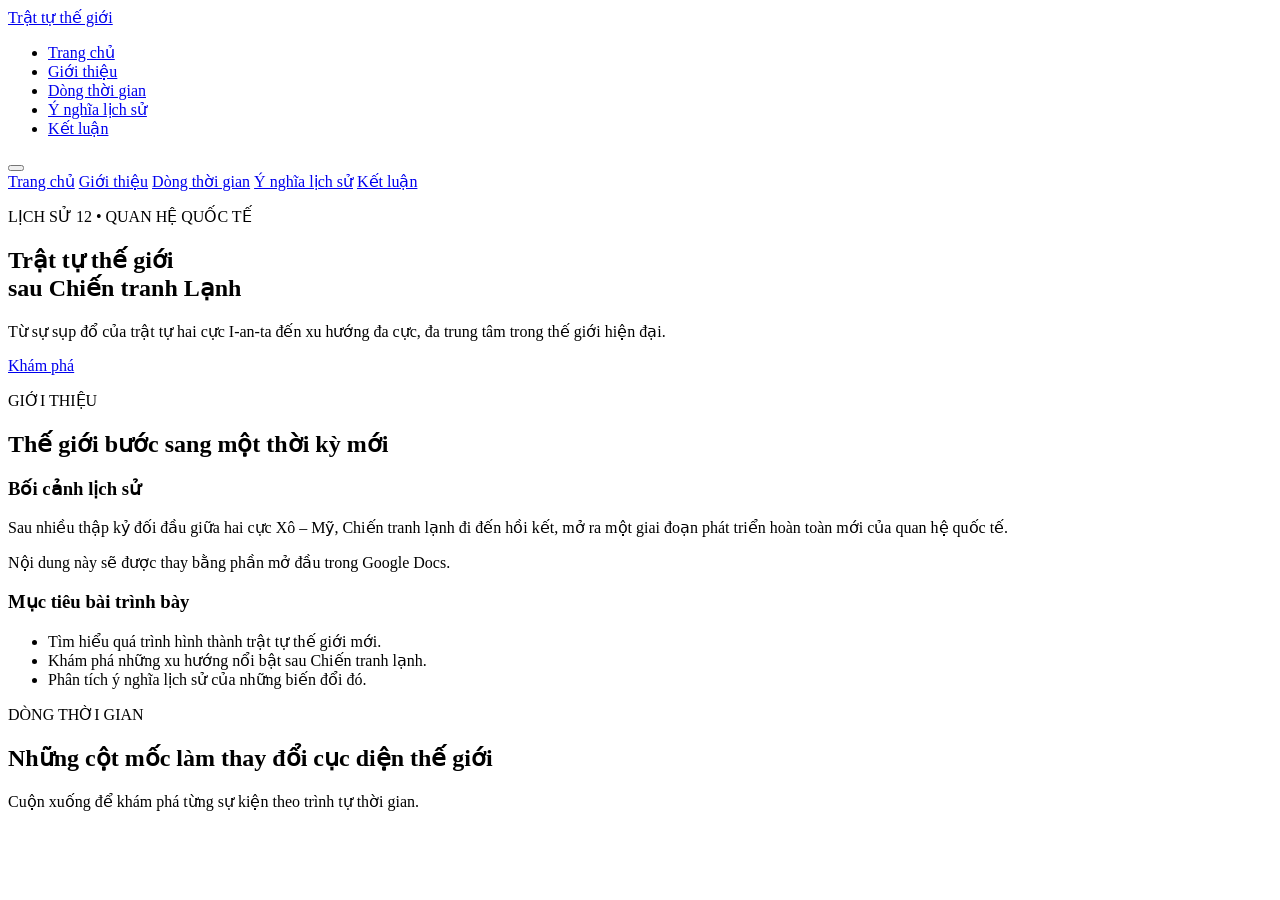
==== skele.html @ e9694089 "Create skele.html" ====
<!DOCTYPE html>
<html lang="vi">

<head>
    <meta charset="UTF-8">
    <meta name="viewport" content="width=device-width, initial-scale=1.0">

    <title>Trật tự thế giới sau Chiến tranh Lạnh</title>

    <!-- Font tiêu đề và font nội dung -->
    <link rel="preconnect" href="https://fonts.googleapis.com">
    <link rel="preconnect" href="https://fonts.gstatic.com" crossorigin>

    <link href="https://fonts.googleapis.com/css2?family=Cormorant+Garamond:wght@500;600;700&family=Be+Vietnam+Pro:wght@300;400;500;600;700&display=swap"
        rel="stylesheet">

    <link rel="stylesheet" href="style.css">
</head>

<body>

    <!-- ================================================= -->
    <!-- THANH TIẾN TRÌNH SCROLL -->
    <!-- ================================================= -->

    <div id="scroll-progress"></div>

    <!-- ================================================= -->
    <!-- HEADER -->
    <!-- ================================================= -->

    <header id="header">

        <nav class="navbar container">

            <!-- Logo -->
            <a href="#hero" class="logo">
                Trật tự thế giới
            </a>

            <!-- Menu Desktop -->

            <ul class="nav-links">

                <li><a href="#hero">Trang chủ</a></li>

                <li><a href="#gioithieu">Giới thiệu</a></li>

                <li><a href="#timeline">Dòng thời gian</a></li>

                <li><a href="#ynghia">Ý nghĩa lịch sử</a></li>

                <li><a href="#ketluan">Kết luận</a></li>

            </ul>

            <!-- Nút Hamburger -->

            <button class="menu-button" aria-label="Mở menu">

                <span></span>
                <span></span>
                <span></span>

            </button>

        </nav>

    </header>

    <!-- ================================================= -->
    <!-- MENU MOBILE -->
    <!-- ================================================= -->

    <aside class="mobile-menu">

        <a href="#hero">Trang chủ</a>

        <a href="#gioithieu">Giới thiệu</a>

        <a href="#timeline">Dòng thời gian</a>

        <a href="#ynghia">Ý nghĩa lịch sử</a>

        <a href="#ketluan">Kết luận</a>

    </aside>

    <!-- ================================================= -->
    <!-- HERO -->
    <!-- ================================================= -->

    <section id="hero" class="hero">

        <!-- Ảnh nền sẽ được CSS đặt bằng background-image -->
        <div class="hero-overlay"></div>

        <div class="hero-content container reveal">

            <p class="hero-tag">
                LỊCH SỬ 12 • QUAN HỆ QUỐC TẾ
            </p>

            <h1>
                Trật tự thế giới
                <br>
                sau Chiến tranh Lạnh
            </h1>

            <p class="hero-subtitle">
                Từ sự sụp đổ của trật tự hai cực I-an-ta đến xu hướng đa cực,
                đa trung tâm trong thế giới hiện đại.
            </p>

            <a href="#gioithieu" class="hero-button">
                Khám phá
            </a>

        </div>

        <!-- Hiệu ứng mũi tên kéo xuống -->

        <div class="scroll-indicator">

            <span></span>

        </div>

    </section>

    <!-- ================================================= -->
    <!-- GIỚI THIỆU -->
    <!-- ================================================= -->

    <section id="gioithieu" class="section light">

        <div class="container reveal">

            <p class="section-label">
                GIỚI THIỆU
            </p>

            <h2 class="section-heading">
                Thế giới bước sang một thời kỳ mới
            </h2>

            <div class="intro-grid">

                <!-- Khối bên trái -->

                <article class="intro-card">

                    <h3>Bối cảnh lịch sử</h3>

                    <p>
                        Sau nhiều thập kỷ đối đầu giữa hai cực Xô – Mỹ,
                        Chiến tranh lạnh đi đến hồi kết, mở ra một giai đoạn
                        phát triển hoàn toàn mới của quan hệ quốc tế.
                    </p>

                    <p>
                        Nội dung này sẽ được thay bằng phần mở đầu trong Google Docs.
                    </p>

                </article>

                <!-- Khối bên phải -->

                <article class="intro-card">

                    <h3>Mục tiêu bài trình bày</h3>

                    <ul class="intro-list">

                        <li>Tìm hiểu quá trình hình thành trật tự thế giới mới.</li>

                        <li>Khám phá những xu hướng nổi bật sau Chiến tranh lạnh.</li>

                        <li>Phân tích ý nghĩa lịch sử của những biến đổi đó.</li>

                    </ul>

                </article>

            </div>

        </div>

    </section>

    <!-- ================================================= -->
    <!-- CHUYỂN TIẾP SANG TIMELINE -->
    <!-- ================================================= -->

    <section class="timeline-banner reveal">

        <div class="container">

            <p class="section-label">
                DÒNG THỜI GIAN
            </p>

            <h2 class="section-heading">
                Những cột mốc làm thay đổi cục diện thế giới
            </h2>

            <p class="banner-text">
                Cuộn xuống để khám phá từng sự kiện theo trình tự thời gian.
            </p>

        </div>

    </section>
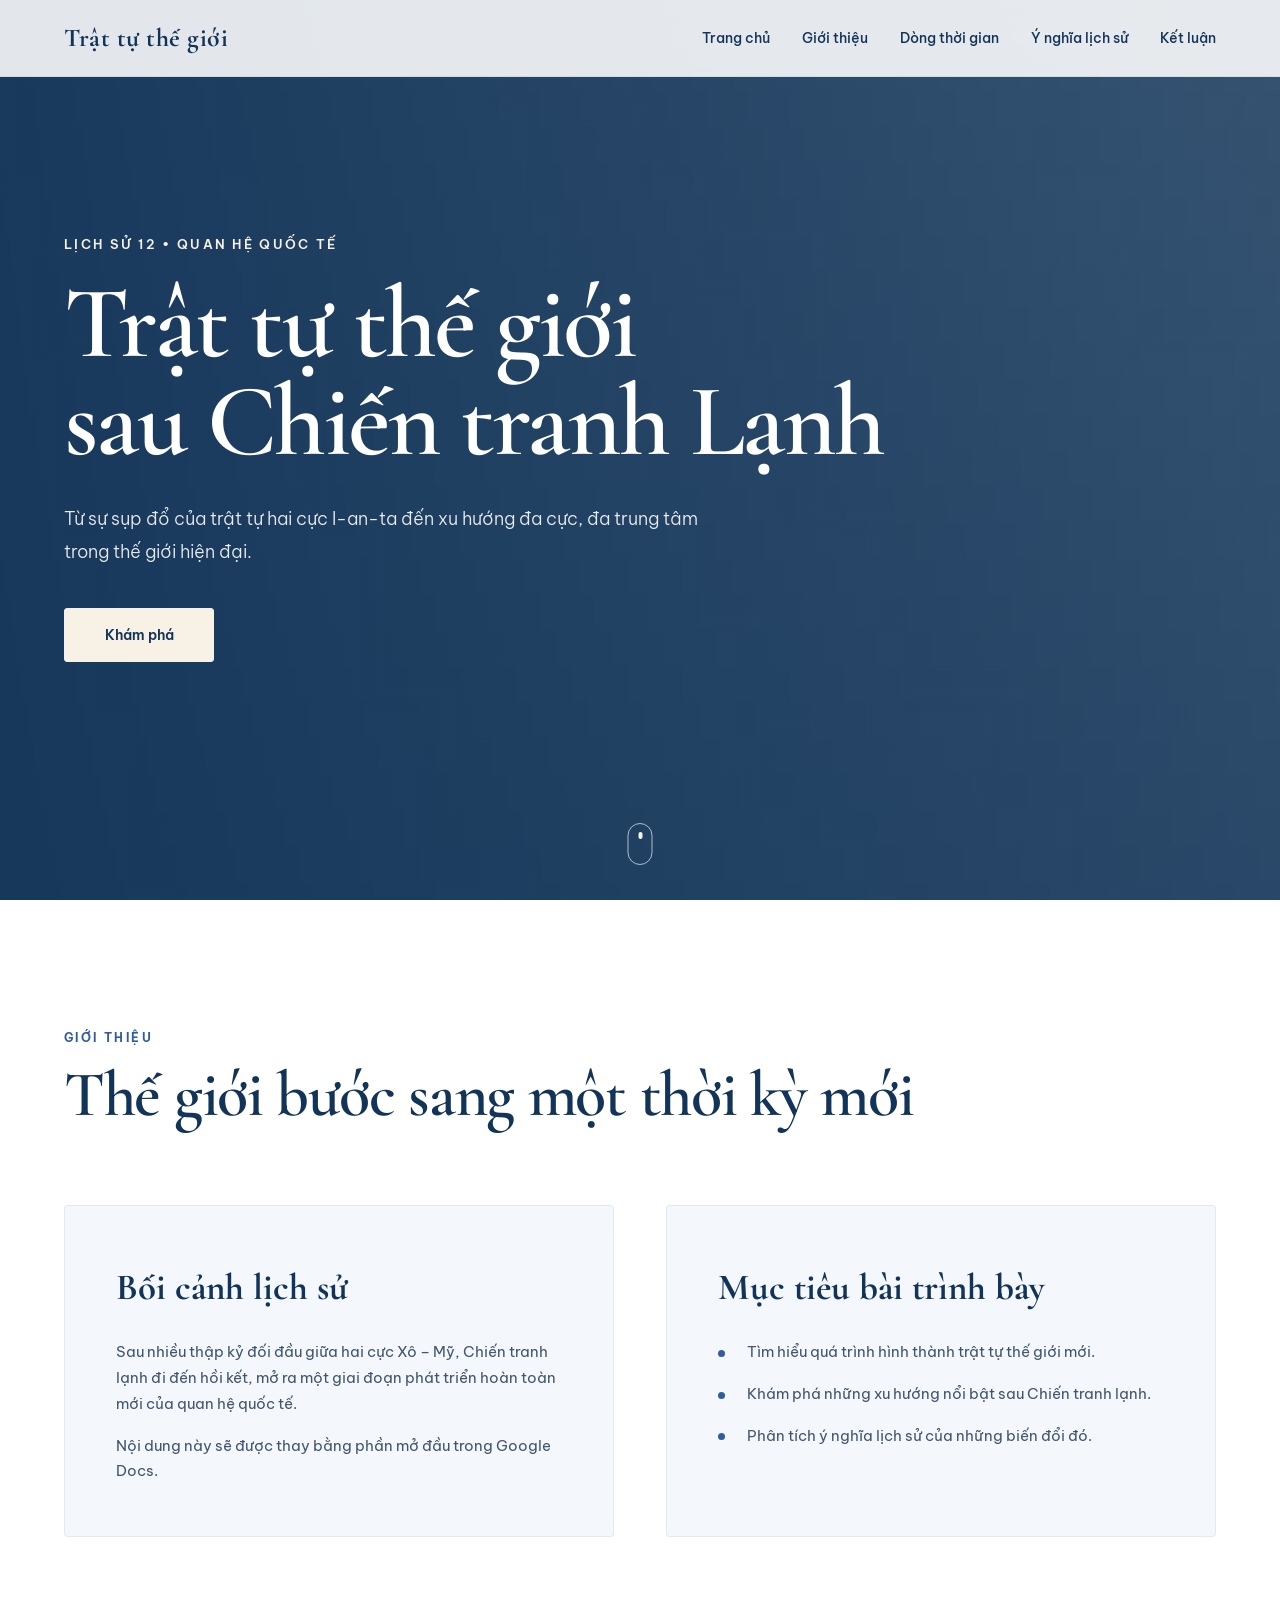
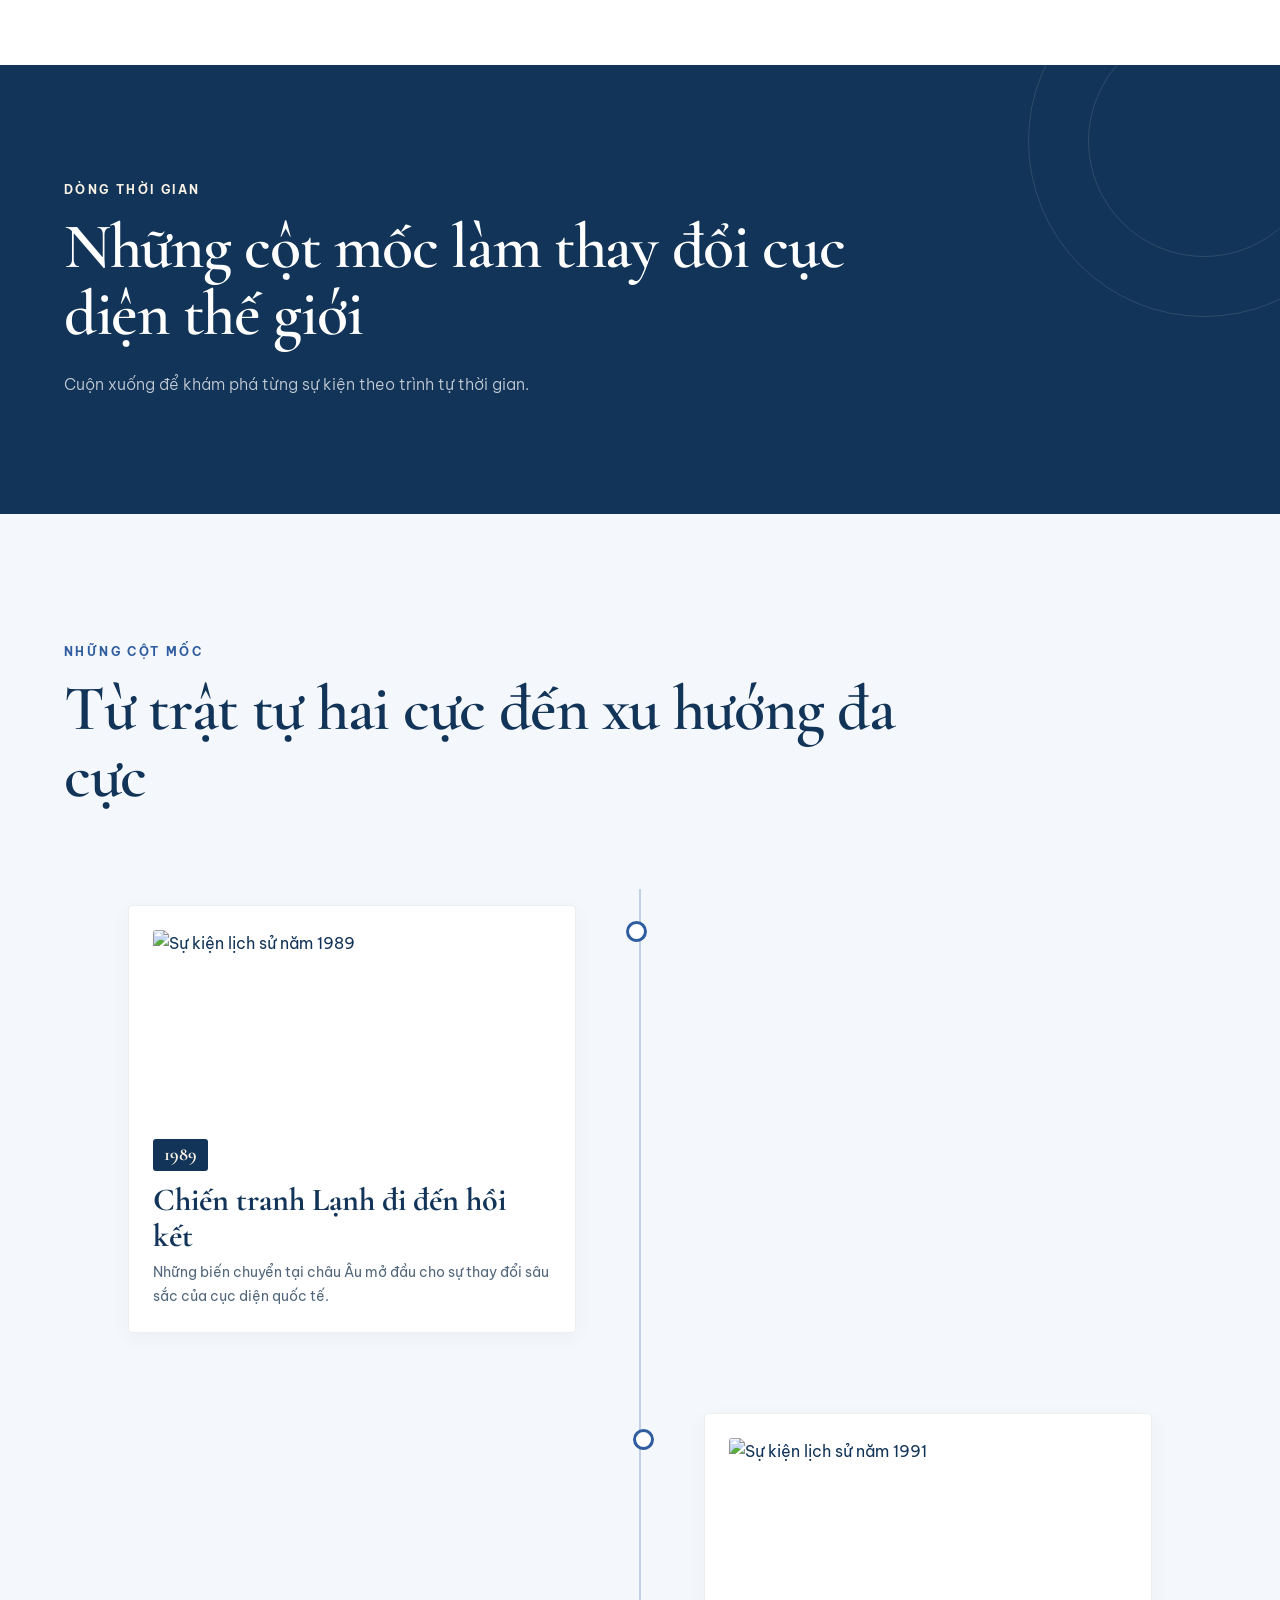
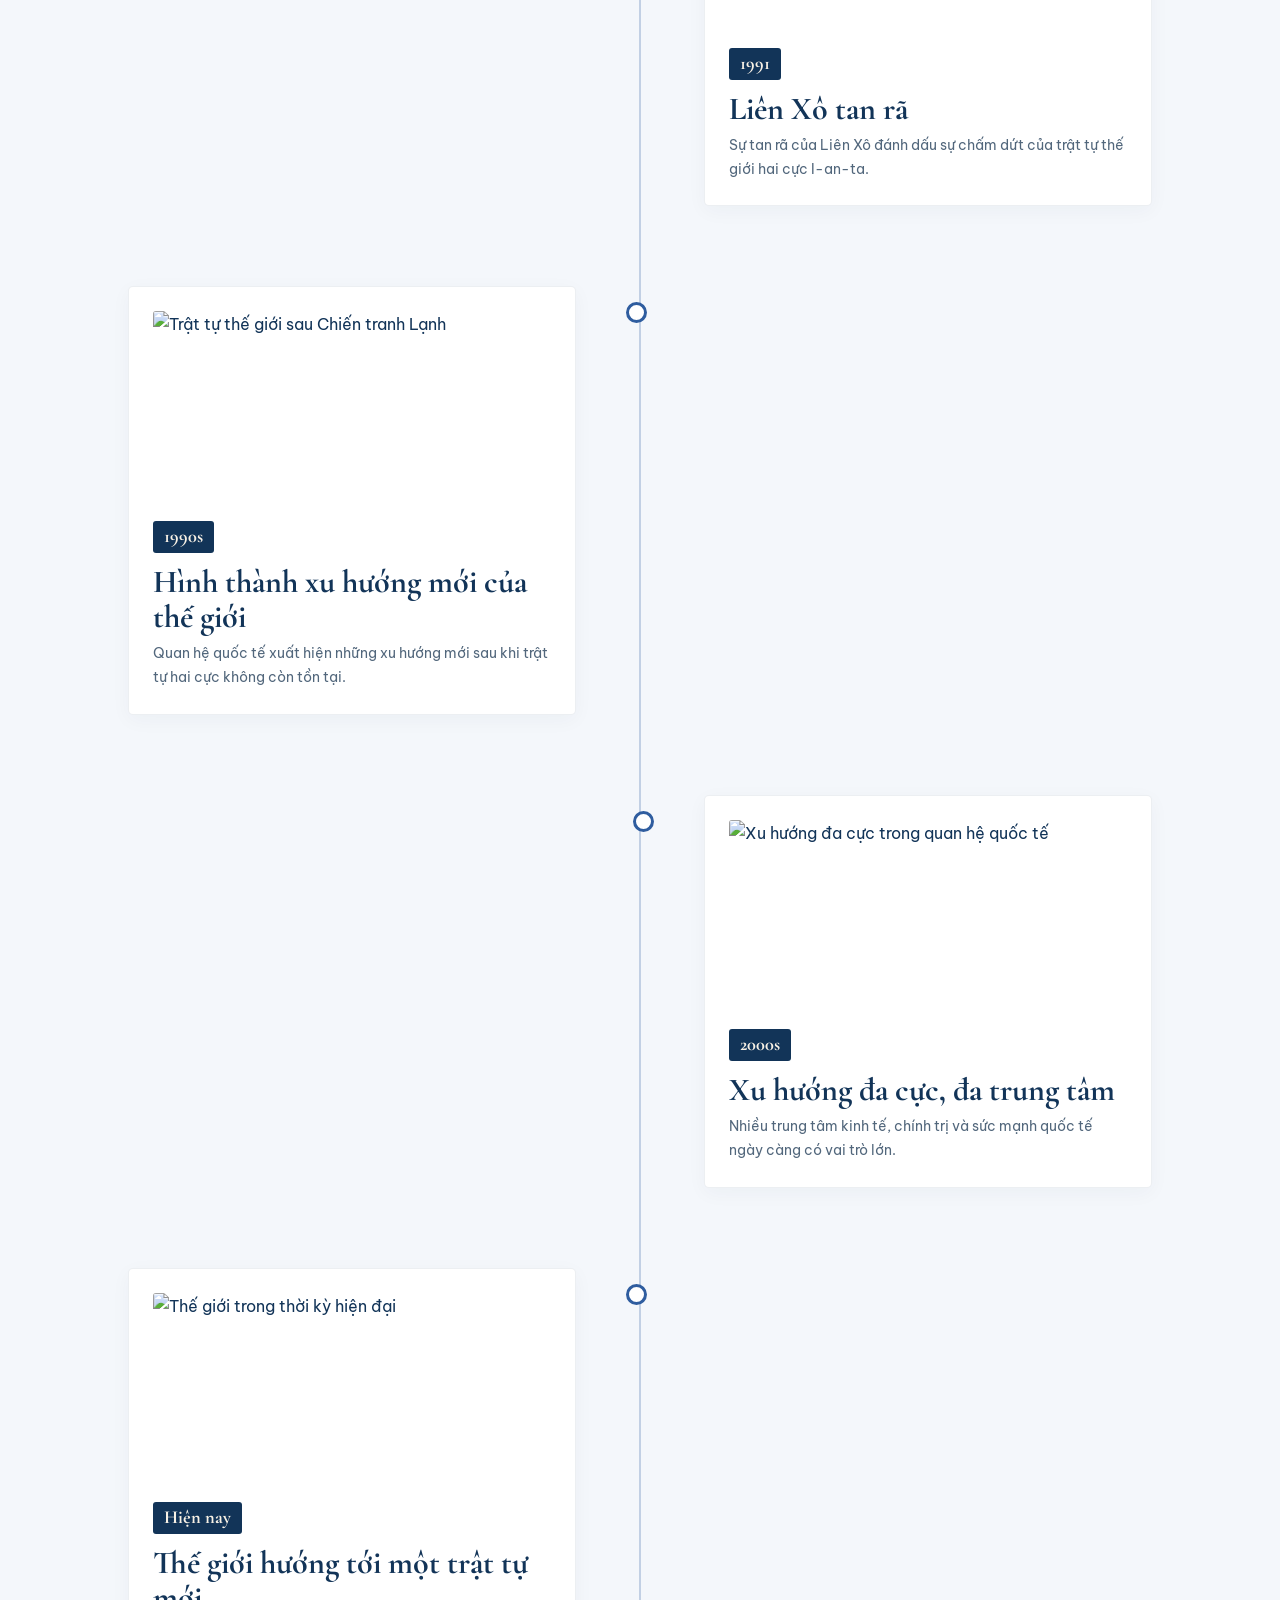
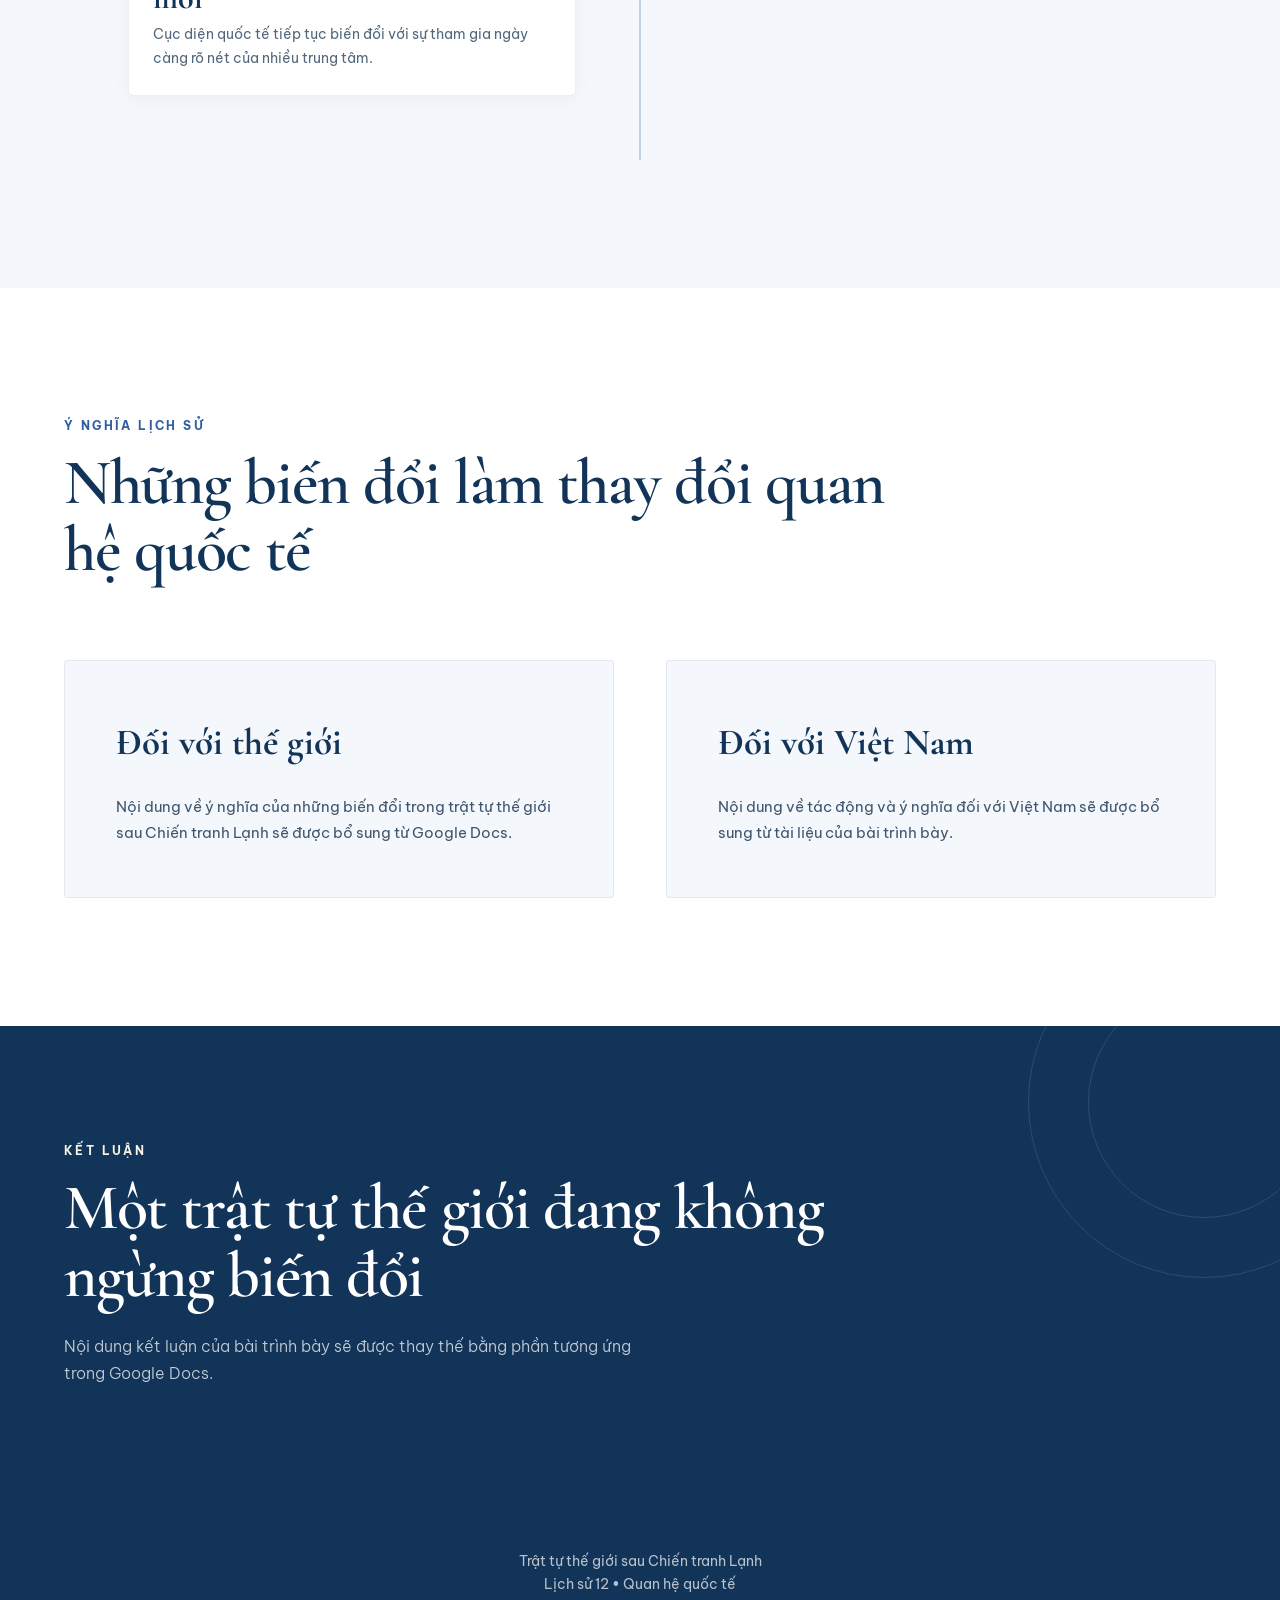
==== commit 1fdf4a79: "Update skele.html" ====
--- a/skele.html
+++ b/skele.html
@@ -14,7 +14,7 @@
     <link href="https://fonts.googleapis.com/css2?family=Cormorant+Garamond:wght@500;600;700&family=Be+Vietnam+Pro:wght@300;400;500;600;700&display=swap"
         rel="stylesheet">
 
-    <link rel="stylesheet" href="style.css">
+    <link rel="stylesheet" href="muscle.css">
 </head>
 
 <body>
@@ -211,3 +211,456 @@
         </div>
 
     </section>
+        <!-- ================================================= -->
+    <!-- TIMELINE -->
+    <!-- ================================================= -->
+
+    <main>
+
+        <section id="timeline" class="timeline-section">
+
+            <div class="container">
+
+                <div class="reveal">
+
+                    <p class="section-label">
+                        NHỮNG CỘT MỐC
+                    </p>
+
+                    <h2 class="section-heading">
+                        Từ trật tự hai cực đến xu hướng đa cực
+                    </h2>
+
+                </div>
+
+
+                <div class="timeline">
+
+
+                    <!-- ================================================= -->
+                    <!-- SỰ KIỆN 1 -->
+                    <!-- ================================================= -->
+
+                    <article class="timeline-event reveal">
+
+                        <div class="timeline-card">
+
+                            <img
+                                class="timeline-thumbnail"
+                                src="images/timeline-1.jpg"
+                                alt="Sự kiện lịch sử năm 1989"
+                                loading="lazy"
+                            >
+
+                            <span class="timeline-year">
+                                1989
+                            </span>
+
+                            <h3>
+                                Chiến tranh Lạnh đi đến hồi kết
+                            </h3>
+
+                            <p class="timeline-preview">
+                                Những biến chuyển tại châu Âu mở đầu cho
+                                sự thay đổi sâu sắc của cục diện quốc tế.
+                            </p>
+
+
+                            <div class="timeline-details">
+
+                                <div class="timeline-details-inner">
+
+                                    <p class="timeline-description">
+                                        Nội dung chi tiết của sự kiện năm 1989
+                                        sẽ được thay thế bằng nội dung từ
+                                        Google Docs.
+                                    </p>
+
+
+                                    <div class="timeline-gallery">
+
+                                        <img
+                                            src="images/timeline-1.jpg"
+                                            alt="Hình ảnh sự kiện năm 1989"
+                                            loading="lazy"
+                                        >
+
+                                    </div>
+
+                                </div>
+
+                            </div>
+
+                        </div>
+
+                    </article>
+
+
+
+                    <!-- ================================================= -->
+                    <!-- SỰ KIỆN 2 -->
+                    <!-- ================================================= -->
+
+                    <article class="timeline-event reveal">
+
+                        <div class="timeline-card">
+
+                            <img
+                                class="timeline-thumbnail"
+                                src="images/timeline-2.jpg"
+                                alt="Sự kiện lịch sử năm 1991"
+                                loading="lazy"
+                            >
+
+                            <span class="timeline-year">
+                                1991
+                            </span>
+
+                            <h3>
+                                Liên Xô tan rã
+                            </h3>
+
+                            <p class="timeline-preview">
+                                Sự tan rã của Liên Xô đánh dấu sự chấm dứt
+                                của trật tự thế giới hai cực I-an-ta.
+                            </p>
+
+
+                            <div class="timeline-details">
+
+                                <div class="timeline-details-inner">
+
+                                    <p class="timeline-description">
+                                        Nội dung chi tiết của sự kiện năm 1991
+                                        sẽ được thay thế bằng nội dung từ
+                                        Google Docs.
+                                    </p>
+
+
+                                    <div class="timeline-gallery">
+
+                                        <img
+                                            src="images/timeline-2.jpg"
+                                            alt="Hình ảnh sự kiện năm 1991"
+                                            loading="lazy"
+                                        >
+
+                                    </div>
+
+                                </div>
+
+                            </div>
+
+                        </div>
+
+                    </article>
+
+
+
+                    <!-- ================================================= -->
+                    <!-- SỰ KIỆN 3 -->
+                    <!-- ================================================= -->
+
+                    <article class="timeline-event reveal">
+
+                        <div class="timeline-card">
+
+                            <img
+                                class="timeline-thumbnail"
+                                src="images/timeline-3.jpg"
+                                alt="Trật tự thế giới sau Chiến tranh Lạnh"
+                                loading="lazy"
+                            >
+
+                            <span class="timeline-year">
+                                1990s
+                            </span>
+
+                            <h3>
+                                Hình thành xu hướng mới của thế giới
+                            </h3>
+
+                            <p class="timeline-preview">
+                                Quan hệ quốc tế xuất hiện những xu hướng
+                                mới sau khi trật tự hai cực không còn tồn tại.
+                            </p>
+
+
+                            <div class="timeline-details">
+
+                                <div class="timeline-details-inner">
+
+                                    <p class="timeline-description">
+                                        Nội dung chi tiết sẽ được thay thế
+                                        bằng nội dung tương ứng trong
+                                        Google Docs.
+                                    </p>
+
+
+                                    <div class="timeline-gallery">
+
+                                        <img
+                                            src="images/timeline-3.jpg"
+                                            alt="Hình ảnh trật tự thế giới mới"
+                                            loading="lazy"
+                                        >
+
+                                    </div>
+
+                                </div>
+
+                            </div>
+
+                        </div>
+
+                    </article>
+
+
+
+                    <!-- ================================================= -->
+                    <!-- SỰ KIỆN 4 -->
+                    <!-- ================================================= -->
+
+                    <article class="timeline-event reveal">
+
+                        <div class="timeline-card">
+
+                            <img
+                                class="timeline-thumbnail"
+                                src="images/timeline-4.jpg"
+                                alt="Xu hướng đa cực trong quan hệ quốc tế"
+                                loading="lazy"
+                            >
+
+                            <span class="timeline-year">
+                                2000s
+                            </span>
+
+                            <h3>
+                                Xu hướng đa cực, đa trung tâm
+                            </h3>
+
+                            <p class="timeline-preview">
+                                Nhiều trung tâm kinh tế, chính trị và
+                                sức mạnh quốc tế ngày càng có vai trò lớn.
+                            </p>
+
+
+                            <div class="timeline-details">
+
+                                <div class="timeline-details-inner">
+
+                                    <p class="timeline-description">
+                                        Nội dung chi tiết sẽ được thay thế
+                                        bằng nội dung tương ứng trong
+                                        Google Docs.
+                                    </p>
+
+
+                                    <div class="timeline-gallery">
+
+                                        <img
+                                            src="images/timeline-4.jpg"
+                                            alt="Xu hướng đa cực, đa trung tâm"
+                                            loading="lazy"
+                                        >
+
+                                    </div>
+
+                                </div>
+
+                            </div>
+
+                        </div>
+
+                    </article>
+
+
+
+                    <!-- ================================================= -->
+                    <!-- SỰ KIỆN 5 -->
+                    <!-- ================================================= -->
+
+                    <article class="timeline-event reveal">
+
+                        <div class="timeline-card">
+
+                            <img
+                                class="timeline-thumbnail"
+                                src="images/timeline-5.jpg"
+                                alt="Thế giới trong thời kỳ hiện đại"
+                                loading="lazy"
+                            >
+
+                            <span class="timeline-year">
+                                Hiện nay
+                            </span>
+
+                            <h3>
+                                Thế giới hướng tới một trật tự mới
+                            </h3>
+
+                            <p class="timeline-preview">
+                                Cục diện quốc tế tiếp tục biến đổi với sự
+                                tham gia ngày càng rõ nét của nhiều trung tâm.
+                            </p>
+
+
+                            <div class="timeline-details">
+
+                                <div class="timeline-details-inner">
+
+                                    <p class="timeline-description">
+                                        Nội dung chi tiết sẽ được thay thế
+                                        bằng nội dung tương ứng trong
+                                        Google Docs.
+                                    </p>
+
+
+                                    <div class="timeline-gallery">
+
+                                        <img
+                                            src="images/timeline-5.jpg"
+                                            alt="Thế giới hiện đại"
+                                            loading="lazy"
+                                        >
+
+                                    </div>
+
+                                </div>
+
+                            </div>
+
+                        </div>
+
+                    </article>
+
+
+                </div>
+
+            </div>
+
+        </section>
+
+
+
+        <!-- ================================================= -->
+        <!-- Ý NGHĨA LỊCH SỬ -->
+        <!-- ================================================= -->
+
+        <section id="ynghia" class="section light">
+
+            <div class="container">
+
+                <div class="reveal">
+
+                    <p class="section-label">
+                        Ý NGHĨA LỊCH SỬ
+                    </p>
+
+                    <h2 class="section-heading">
+                        Những biến đổi làm thay đổi quan hệ quốc tế
+                    </h2>
+
+                </div>
+
+
+                <div class="intro-grid">
+
+
+                    <article class="intro-card reveal">
+
+                        <h3>
+                            Đối với thế giới
+                        </h3>
+
+                        <p>
+                            Nội dung về ý nghĩa của những biến đổi trong
+                            trật tự thế giới sau Chiến tranh Lạnh sẽ được
+                            bổ sung từ Google Docs.
+                        </p>
+
+                    </article>
+
+
+                    <article class="intro-card reveal">
+
+                        <h3>
+                            Đối với Việt Nam
+                        </h3>
+
+                        <p>
+                            Nội dung về tác động và ý nghĩa đối với Việt Nam
+                            sẽ được bổ sung từ tài liệu của bài trình bày.
+                        </p>
+
+                    </article>
+
+
+                </div>
+
+            </div>
+
+        </section>
+
+
+
+        <!-- ================================================= -->
+        <!-- KẾT LUẬN -->
+        <!-- ================================================= -->
+
+        <section id="ketluan" class="timeline-banner reveal">
+
+            <div class="container">
+
+                <p class="section-label">
+                    KẾT LUẬN
+                </p>
+
+                <h2 class="section-heading">
+                    Một trật tự thế giới đang không ngừng biến đổi
+                </h2>
+
+                <p class="banner-text">
+                    Nội dung kết luận của bài trình bày sẽ được thay thế
+                    bằng phần tương ứng trong Google Docs.
+                </p>
+
+            </div>
+
+        </section>
+
+    </main>
+
+
+
+    <!-- ================================================= -->
+    <!-- FOOTER -->
+    <!-- ================================================= -->
+
+    <footer>
+
+        <div class="container">
+
+            <p>
+                Trật tự thế giới sau Chiến tranh Lạnh
+            </p>
+
+            <p>
+                Lịch sử 12 • Quan hệ quốc tế
+            </p>
+
+        </div>
+
+    </footer>
+
+
+    <!-- ================================================= -->
+    <!-- JAVASCRIPT -->
+    <!-- ================================================= -->
+
+    <script src="skin.js"></script>
+
+</body>
+
+</html>
--- a/muscle.css
+++ b/muscle.css
@@ -0,0 +1,1199 @@
+/* =========================================================
+   RESET & GLOBAL
+   ========================================================= */
+
+* {
+    margin: 0;
+    padding: 0;
+    box-sizing: border-box;
+}
+
+html {
+    scroll-behavior: smooth;
+    scroll-padding-top: 80px;
+}
+
+body {
+    font-family: "Be Vietnam Pro", sans-serif;
+    color: #123458;
+    background: #ffffff;
+    line-height: 1.7;
+    overflow-x: hidden;
+}
+
+img {
+    max-width: 100%;
+    display: block;
+}
+
+a {
+    color: inherit;
+    text-decoration: none;
+}
+
+button {
+    font: inherit;
+}
+
+.container {
+    width: min(1180px, 90%);
+    margin: 0 auto;
+}
+
+
+/* =========================================================
+   COLOR VARIABLES
+   ========================================================= */
+
+:root {
+    --navy: #123458;
+    --blue: #2F5D9F;
+    --cream: #F8F1E5;
+    --white: #FFFFFF;
+    --soft-blue: #F4F7FB;
+
+    --shadow-soft: 0 10px 35px rgba(18, 52, 88, 0.08);
+    --shadow-medium: 0 18px 45px rgba(18, 52, 88, 0.14);
+
+    --transition-fast: 0.25s ease;
+    --transition-normal: 0.45s cubic-bezier(0.22, 1, 0.36, 1);
+}
+
+
+/* =========================================================
+   SCROLL PROGRESS
+   ========================================================= */
+
+#scroll-progress {
+    position: fixed;
+    top: 0;
+    left: 0;
+
+    width: 0;
+    height: 4px;
+
+    background: var(--blue);
+
+    z-index: 9999;
+
+    transform-origin: left;
+}
+
+
+/* =========================================================
+   HEADER / NAVIGATION
+   ========================================================= */
+
+#header {
+    position: fixed;
+    top: 0;
+    left: 0;
+
+    width: 100%;
+
+    z-index: 1000;
+
+    background: rgba(255, 255, 255, 0.88);
+    backdrop-filter: blur(14px);
+    -webkit-backdrop-filter: blur(14px);
+
+    border-bottom: 1px solid rgba(18, 52, 88, 0.08);
+
+    transition:
+        background var(--transition-normal),
+        box-shadow var(--transition-normal);
+}
+
+.navbar {
+    min-height: 76px;
+
+    display: flex;
+    align-items: center;
+    justify-content: space-between;
+}
+
+
+/* Logo */
+
+.logo {
+    font-family: "Cormorant Garamond", serif;
+    font-size: clamp(1.35rem, 2vw, 1.7rem);
+    font-weight: 700;
+
+    letter-spacing: 0.02em;
+
+    color: var(--navy);
+
+    transition: color var(--transition-fast);
+}
+
+.logo:hover {
+    color: var(--blue);
+}
+
+
+/* Desktop navigation */
+
+.nav-links {
+    display: flex;
+    align-items: center;
+    gap: clamp(1.3rem, 2.5vw, 2.5rem);
+
+    list-style: none;
+}
+
+.nav-links a {
+    position: relative;
+
+    font-size: 0.85rem;
+    font-weight: 500;
+
+    color: var(--navy);
+
+    padding: 0.5rem 0;
+
+    transition: color var(--transition-fast);
+}
+
+.nav-links a::after {
+    content: "";
+
+    position: absolute;
+    left: 0;
+    bottom: 0;
+
+    width: 0;
+    height: 2px;
+
+    background: var(--blue);
+
+    transition: width var(--transition-fast);
+}
+
+.nav-links a:hover {
+    color: var(--blue);
+}
+
+.nav-links a:hover::after {
+    width: 100%;
+}
+
+
+/* =========================================================
+   HAMBURGER
+   ========================================================= */
+
+.menu-button {
+    display: none;
+
+    width: 42px;
+    height: 42px;
+
+    border: none;
+    background: transparent;
+
+    cursor: pointer;
+
+    flex-direction: column;
+    align-items: center;
+    justify-content: center;
+    gap: 5px;
+}
+
+.menu-button span {
+    display: block;
+
+    width: 23px;
+    height: 2px;
+
+    background: var(--navy);
+
+    transition: transform var(--transition-fast),
+                opacity var(--transition-fast);
+}
+
+
+/* =========================================================
+   MOBILE MENU
+   ========================================================= */
+
+.mobile-menu {
+    position: fixed;
+    top: 76px;
+    right: 0;
+
+    width: min(320px, 85vw);
+
+    padding: 1.5rem;
+
+    background: rgba(255, 255, 255, 0.97);
+    backdrop-filter: blur(15px);
+    -webkit-backdrop-filter: blur(15px);
+
+    border-left: 1px solid rgba(18, 52, 88, 0.08);
+    border-bottom: 1px solid rgba(18, 52, 88, 0.08);
+
+    box-shadow: var(--shadow-medium);
+
+    display: flex;
+    flex-direction: column;
+    gap: 0.4rem;
+
+    transform: translateX(110%);
+    opacity: 0;
+
+    pointer-events: none;
+
+    transition:
+        transform var(--transition-normal),
+        opacity var(--transition-normal);
+}
+
+.mobile-menu.active {
+    transform: translateX(0);
+    opacity: 1;
+
+    pointer-events: auto;
+}
+
+.mobile-menu a {
+    padding: 0.9rem 1rem;
+
+    color: var(--navy);
+
+    font-size: 0.95rem;
+    font-weight: 500;
+
+    border-radius: 8px;
+
+    transition:
+        background var(--transition-fast),
+        color var(--transition-fast);
+}
+
+.mobile-menu a:hover {
+    background: var(--soft-blue);
+    color: var(--blue);
+}
+
+
+/* =========================================================
+   HERO
+   ========================================================= */
+
+.hero {
+    position: relative;
+
+    min-height: 100svh;
+
+    display: flex;
+    align-items: center;
+
+    overflow: hidden;
+
+    background:
+        linear-gradient(
+            rgba(18, 52, 88, 0.72),
+            rgba(18, 52, 88, 0.82)
+        ),
+        url("images/hero.jpg") center / cover no-repeat;
+
+    color: var(--white);
+}
+
+
+/* Overlay */
+
+.hero-overlay {
+    position: absolute;
+    inset: 0;
+
+    background:
+        linear-gradient(
+            90deg,
+            rgba(18, 52, 88, 0.9) 0%,
+            rgba(18, 52, 88, 0.68) 50%,
+            rgba(18, 52, 88, 0.45) 100%
+        );
+
+    pointer-events: none;
+}
+
+
+/* Hero content */
+
+.hero-content {
+    position: relative;
+    z-index: 2;
+
+    padding-top: 76px;
+    padding-bottom: 80px;
+}
+
+.hero-tag {
+    margin-bottom: 1.2rem;
+
+    font-size: clamp(0.7rem, 1vw, 0.85rem);
+    font-weight: 600;
+
+    letter-spacing: 0.18em;
+
+    color: var(--cream);
+}
+
+.hero h1 {
+    max-width: 900px;
+
+    font-family: "Cormorant Garamond", serif;
+    font-size: clamp(3.2rem, 8vw, 7rem);
+    font-weight: 600;
+
+    line-height: 0.95;
+    letter-spacing: -0.025em;
+
+    margin-bottom: 2rem;
+}
+
+.hero-subtitle {
+    max-width: 680px;
+
+    font-size: clamp(0.95rem, 1.5vw, 1.15rem);
+    font-weight: 300;
+
+    line-height: 1.8;
+
+    color: rgba(255, 255, 255, 0.9);
+
+    margin-bottom: 2.5rem;
+}
+
+
+/* Hero button */
+
+.hero-button {
+    display: inline-flex;
+    align-items: center;
+    justify-content: center;
+
+    min-width: 150px;
+    padding: 0.85rem 1.6rem;
+
+    background: var(--cream);
+    color: var(--navy);
+
+    border: 1px solid var(--cream);
+    border-radius: 3px;
+
+    font-size: 0.9rem;
+    font-weight: 600;
+
+    transition:
+        background var(--transition-fast),
+        color var(--transition-fast),
+        transform var(--transition-fast),
+        box-shadow var(--transition-fast);
+}
+
+.hero-button:hover {
+    background: transparent;
+    color: var(--cream);
+
+    transform: translateY(-3px);
+
+    box-shadow: 0 8px 25px rgba(0, 0, 0, 0.18);
+}
+
+
+/* =========================================================
+   SCROLL INDICATOR
+   ========================================================= */
+
+.scroll-indicator {
+    position: absolute;
+
+    left: 50%;
+    bottom: 35px;
+
+    width: 25px;
+    height: 42px;
+
+    transform: translateX(-50%);
+
+    border: 1px solid rgba(255, 255, 255, 0.65);
+    border-radius: 20px;
+}
+
+.scroll-indicator span {
+    position: absolute;
+
+    top: 8px;
+    left: 50%;
+
+    width: 4px;
+    height: 7px;
+
+    border-radius: 10px;
+
+    background: var(--cream);
+
+    transform: translateX(-50%);
+
+    animation: scrollDown 1.8s infinite;
+}
+
+@keyframes scrollDown {
+    0% {
+        opacity: 0;
+        transform: translate(-50%, 0);
+    }
+
+    30% {
+        opacity: 1;
+    }
+
+    70% {
+        opacity: 1;
+    }
+
+    100% {
+        opacity: 0;
+        transform: translate(-50%, 18px);
+    }
+}
+
+
+/* =========================================================
+   GENERAL SECTION
+   ========================================================= */
+
+.section {
+    position: relative;
+
+    padding: clamp(5rem, 10vw, 9rem) 0;
+}
+
+.section.light {
+    background: var(--white);
+}
+
+.section-label {
+    margin-bottom: 0.8rem;
+
+    color: var(--blue);
+
+    font-size: 0.75rem;
+    font-weight: 700;
+
+    letter-spacing: 0.2em;
+}
+
+.section-heading {
+    max-width: 850px;
+
+    font-family: "Cormorant Garamond", serif;
+
+    font-size: clamp(2.4rem, 5vw, 4.5rem);
+    font-weight: 600;
+
+    line-height: 1.05;
+    letter-spacing: -0.02em;
+
+    color: var(--navy);
+}
+
+
+/* =========================================================
+   INTRODUCTION
+   ========================================================= */
+
+.intro-grid {
+    margin-top: clamp(3rem, 6vw, 5rem);
+
+    display: grid;
+    grid-template-columns: repeat(2, 1fr);
+
+    gap: clamp(1.5rem, 4vw, 4rem);
+}
+
+.intro-card {
+    position: relative;
+
+    padding: clamp(2rem, 4vw, 3.5rem);
+
+    background: var(--soft-blue);
+
+    border: 1px solid rgba(18, 52, 88, 0.07);
+
+    border-radius: 4px;
+
+    transition:
+        transform var(--transition-normal),
+        box-shadow var(--transition-normal);
+}
+
+.intro-card:hover {
+    transform: translateY(-7px);
+
+    box-shadow: var(--shadow-soft);
+}
+
+.intro-card h3 {
+    margin-bottom: 1.2rem;
+
+    font-family: "Cormorant Garamond", serif;
+
+    font-size: clamp(1.7rem, 3vw, 2.3rem);
+    font-weight: 700;
+
+    color: var(--navy);
+}
+
+.intro-card p {
+    margin-bottom: 1rem;
+
+    font-size: 0.95rem;
+    font-weight: 400;
+
+    color: #40566d;
+}
+
+.intro-card p:last-child {
+    margin-bottom: 0;
+}
+
+
+/* Introduction list */
+
+.intro-list {
+    display: flex;
+    flex-direction: column;
+
+    gap: 1rem;
+
+    list-style: none;
+}
+
+.intro-list li {
+    position: relative;
+
+    padding-left: 1.8rem;
+
+    font-size: 0.95rem;
+    color: #40566d;
+}
+
+.intro-list li::before {
+    content: "";
+
+    position: absolute;
+
+    left: 0;
+    top: 0.7em;
+
+    width: 7px;
+    height: 7px;
+
+    background: var(--blue);
+
+    border-radius: 50%;
+}
+
+
+/* =========================================================
+   TIMELINE BANNER
+   ========================================================= */
+
+.timeline-banner {
+    position: relative;
+
+    padding: clamp(5rem, 9vw, 8rem) 0;
+
+    background: var(--navy);
+
+    color: var(--white);
+
+    overflow: hidden;
+}
+
+.timeline-banner::before {
+    content: "";
+
+    position: absolute;
+
+    top: -100px;
+    right: -100px;
+
+    width: 350px;
+    height: 350px;
+
+    border: 1px solid rgba(248, 241, 229, 0.12);
+    border-radius: 50%;
+}
+
+.timeline-banner::after {
+    content: "";
+
+    position: absolute;
+
+    top: -40px;
+    right: -40px;
+
+    width: 230px;
+    height: 230px;
+
+    border: 1px solid rgba(248, 241, 229, 0.12);
+    border-radius: 50%;
+}
+
+.timeline-banner .container {
+    position: relative;
+    z-index: 2;
+}
+
+.timeline-banner .section-label {
+    color: var(--cream);
+}
+
+.timeline-banner .section-heading {
+    color: var(--white);
+
+    max-width: 850px;
+}
+
+.banner-text {
+    max-width: 600px;
+
+    margin-top: 1.5rem;
+
+    font-size: 1rem;
+    font-weight: 300;
+
+    color: rgba(255, 255, 255, 0.75);
+}
+
+
+/* =========================================================
+   SCROLL REVEAL
+   ========================================================= */
+
+.reveal {
+    opacity: 0;
+
+    transform: translateY(35px);
+
+    transition:
+        opacity 0.9s cubic-bezier(0.22, 1, 0.36, 1),
+        transform 0.9s cubic-bezier(0.22, 1, 0.36, 1);
+}
+
+.reveal.visible {
+    opacity: 1;
+
+    transform: translateY(0);
+}
+
+
+/* =========================================================
+   TIMELINE — BASE
+   ========================================================= */
+
+.timeline-section {
+    padding: clamp(5rem, 10vw, 9rem) 0;
+
+    background: var(--soft-blue);
+}
+
+.timeline {
+    position: relative;
+
+    margin-top: 5rem;
+}
+
+
+/* Central line */
+
+.timeline::before {
+    content: "";
+
+    position: absolute;
+
+    top: 0;
+    bottom: 0;
+    left: 50%;
+
+    width: 2px;
+
+    background: rgba(47, 93, 159, 0.25);
+
+    transform: translateX(-50%);
+}
+
+
+/* =========================================================
+   TIMELINE EVENT
+   ========================================================= */
+
+.timeline-event {
+    position: relative;
+
+    width: 50%;
+
+    padding: 1rem 4rem 4rem;
+}
+
+.timeline-event:nth-child(odd) {
+    left: 0;
+
+    text-align: right;
+}
+
+.timeline-event:nth-child(even) {
+    left: 50%;
+
+    text-align: left;
+}
+
+
+/* Timeline node */
+
+.timeline-event::before {
+    content: "";
+
+    position: absolute;
+
+    top: 2rem;
+
+    width: 15px;
+    height: 15px;
+
+    background: var(--white);
+
+    border: 3px solid var(--blue);
+
+    border-radius: 50%;
+
+    z-index: 2;
+
+    transition:
+        background var(--transition-fast),
+        transform var(--transition-fast);
+}
+
+.timeline-event:nth-child(odd)::before {
+    right: -7px;
+}
+
+.timeline-event:nth-child(even)::before {
+    left: -7px;
+}
+
+.timeline-event:hover::before {
+    background: var(--blue);
+
+    transform: scale(1.25);
+}
+
+
+/* =========================================================
+   TIMELINE CARD
+   ========================================================= */
+
+.timeline-card {
+    position: relative;
+
+    display: inline-block;
+
+    width: 100%;
+
+    padding: 1.5rem;
+
+    background: var(--white);
+
+    border: 1px solid rgba(18, 52, 88, 0.08);
+
+    border-radius: 5px;
+
+    text-align: left;
+
+    cursor: pointer;
+
+    box-shadow: 0 5px 20px rgba(18, 52, 88, 0.04);
+
+    transition:
+        transform var(--transition-normal),
+        box-shadow var(--transition-normal),
+        border-color var(--transition-normal);
+}
+
+.timeline-card:hover,
+.timeline-event.active .timeline-card {
+    transform: translateY(-5px);
+
+    box-shadow: var(--shadow-medium);
+
+    border-color: rgba(47, 93, 159, 0.35);
+}
+
+
+/* =========================================================
+   YEAR BADGE
+   ========================================================= */
+
+.timeline-year {
+    display: inline-block;
+
+    margin-bottom: 0.7rem;
+
+    padding: 0.25rem 0.7rem;
+
+    background: var(--navy);
+    color: var(--cream);
+
+    border-radius: 3px;
+
+    font-family: "Cormorant Garamond", serif;
+
+    font-size: 1.15rem;
+    font-weight: 700;
+
+    line-height: 1.3;
+}
+
+
+/* =========================================================
+   TIMELINE CARD CONTENT
+   ========================================================= */
+
+.timeline-card h3 {
+    margin-bottom: 0.5rem;
+
+    font-family: "Cormorant Garamond", serif;
+
+    font-size: clamp(1.45rem, 2.5vw, 2rem);
+    font-weight: 700;
+
+    line-height: 1.1;
+
+    color: var(--navy);
+}
+
+.timeline-preview {
+    color: #52677c;
+
+    font-size: 0.9rem;
+    line-height: 1.65;
+}
+
+
+/* =========================================================
+   TIMELINE IMAGE
+   ========================================================= */
+
+.timeline-thumbnail {
+    width: 100%;
+    height: 190px;
+
+    margin-bottom: 1.2rem;
+
+    object-fit: cover;
+
+    border-radius: 3px;
+
+    transition: transform 0.6s ease;
+}
+
+.timeline-card:hover .timeline-thumbnail {
+    transform: scale(1.025);
+}
+
+
+/* =========================================================
+   TIMELINE EXPANDED CONTENT
+   ========================================================= */
+
+.timeline-details {
+    display: grid;
+
+    grid-template-rows: 0fr;
+
+    transition:
+        grid-template-rows 0.55s cubic-bezier(0.22, 1, 0.36, 1);
+
+    overflow: hidden;
+}
+
+.timeline-details-inner {
+    min-height: 0;
+
+    overflow: hidden;
+}
+
+.timeline-event.active .timeline-details {
+    grid-template-rows: 1fr;
+}
+
+.timeline-description {
+    padding-top: 1.3rem;
+
+    margin-top: 1.3rem;
+
+    border-top: 1px solid rgba(18, 52, 88, 0.1);
+
+    color: #40566d;
+
+    font-size: 0.92rem;
+
+    line-height: 1.8;
+}
+
+
+/* =========================================================
+   TIMELINE GALLERY
+   ========================================================= */
+
+.timeline-gallery {
+    display: grid;
+
+    grid-template-columns: repeat(2, 1fr);
+
+    gap: 0.7rem;
+
+    margin-top: 1.3rem;
+}
+
+.timeline-gallery img {
+    width: 100%;
+    height: 150px;
+
+    object-fit: cover;
+
+    border-radius: 3px;
+
+    transition: transform var(--transition-normal);
+}
+
+.timeline-gallery img:hover {
+    transform: scale(1.03);
+}
+
+
+/* =========================================================
+   FOOTER
+   ========================================================= */
+
+footer {
+    padding: 3rem 0;
+
+    background: var(--navy);
+
+    color: rgba(255, 255, 255, 0.7);
+
+    text-align: center;
+
+    font-size: 0.85rem;
+}
+
+
+/* =========================================================
+   TABLET
+   ========================================================= */
+
+@media (max-width: 900px) {
+
+    .nav-links {
+        display: none;
+    }
+
+    .menu-button {
+        display: flex;
+    }
+
+    .intro-grid {
+        grid-template-columns: 1fr;
+    }
+
+    .timeline-event {
+        padding-left: 3rem;
+        padding-right: 1rem;
+    }
+
+    .timeline-event:nth-child(odd),
+    .timeline-event:nth-child(even) {
+        left: 50%;
+
+        width: 50%;
+
+        text-align: left;
+    }
+
+    .timeline-event:nth-child(odd)::before,
+    .timeline-event:nth-child(even)::before {
+        left: -7px;
+        right: auto;
+    }
+}
+
+
+/* =========================================================
+   MOBILE
+   ========================================================= */
+
+@media (max-width: 650px) {
+
+    html {
+        scroll-padding-top: 70px;
+    }
+
+    .navbar {
+        min-height: 68px;
+    }
+
+    .mobile-menu {
+        top: 68px;
+    }
+
+    .hero {
+        min-height: 100svh;
+    }
+
+    .hero-content {
+        padding-top: 68px;
+    }
+
+    .hero h1 {
+        font-size: clamp(2.8rem, 14vw, 4.5rem);
+
+        line-height: 0.92;
+    }
+
+    .hero-subtitle {
+        font-size: 0.9rem;
+
+        line-height: 1.7;
+    }
+
+    .scroll-indicator {
+        bottom: 25px;
+    }
+
+    .section {
+        padding: 5rem 0;
+    }
+
+    .intro-card {
+        padding: 1.7rem;
+    }
+
+    .timeline-banner {
+        padding: 5rem 0;
+    }
+
+    /*
+       Mobile timeline becomes one column.
+    */
+
+    .timeline {
+        margin-top: 3rem;
+    }
+
+    .timeline::before {
+        left: 10px;
+
+        transform: none;
+    }
+
+    .timeline-event,
+    .timeline-event:nth-child(odd),
+    .timeline-event:nth-child(even) {
+        left: 0;
+
+        width: 100%;
+
+        padding:
+            1rem
+            0
+            3rem
+            2.5rem;
+
+        text-align: left;
+    }
+
+    .timeline-event::before,
+    .timeline-event:nth-child(odd)::before,
+    .timeline-event:nth-child(even)::before {
+        left: 3px;
+        right: auto;
+
+        width: 14px;
+        height: 14px;
+    }
+
+    .timeline-card {
+        padding: 1.2rem;
+    }
+
+    .timeline-thumbnail {
+        height: 180px;
+    }
+
+    .timeline-gallery {
+        grid-template-columns: 1fr;
+    }
+
+    .timeline-gallery img {
+        height: 180px;
+    }
+}
+
+
+/* =========================================================
+   SMALL MOBILE
+   ========================================================= */
+
+@media (max-width: 400px) {
+
+    .container {
+        width: 88%;
+    }
+
+    .hero h1 {
+        font-size: 2.8rem;
+    }
+
+    .hero-button {
+        width: 100%;
+    }
+
+    .intro-card {
+        padding: 1.4rem;
+    }
+
+    .timeline-card {
+        padding: 1rem;
+    }
+}
+
+
+/* =========================================================
+   REDUCED MOTION ACCESSIBILITY
+   ========================================================= */
+
+@media (prefers-reduced-motion: reduce) {
+
+    html {
+        scroll-behavior: auto;
+    }
+
+    *,
+    *::before,
+    *::after {
+        animation-duration: 0.01ms !important;
+        animation-iteration-count: 1 !important;
+        transition-duration: 0.01ms !important;
+    }
+
+    .reveal {
+        opacity: 1;
+        transform: none;
+    }
+}
